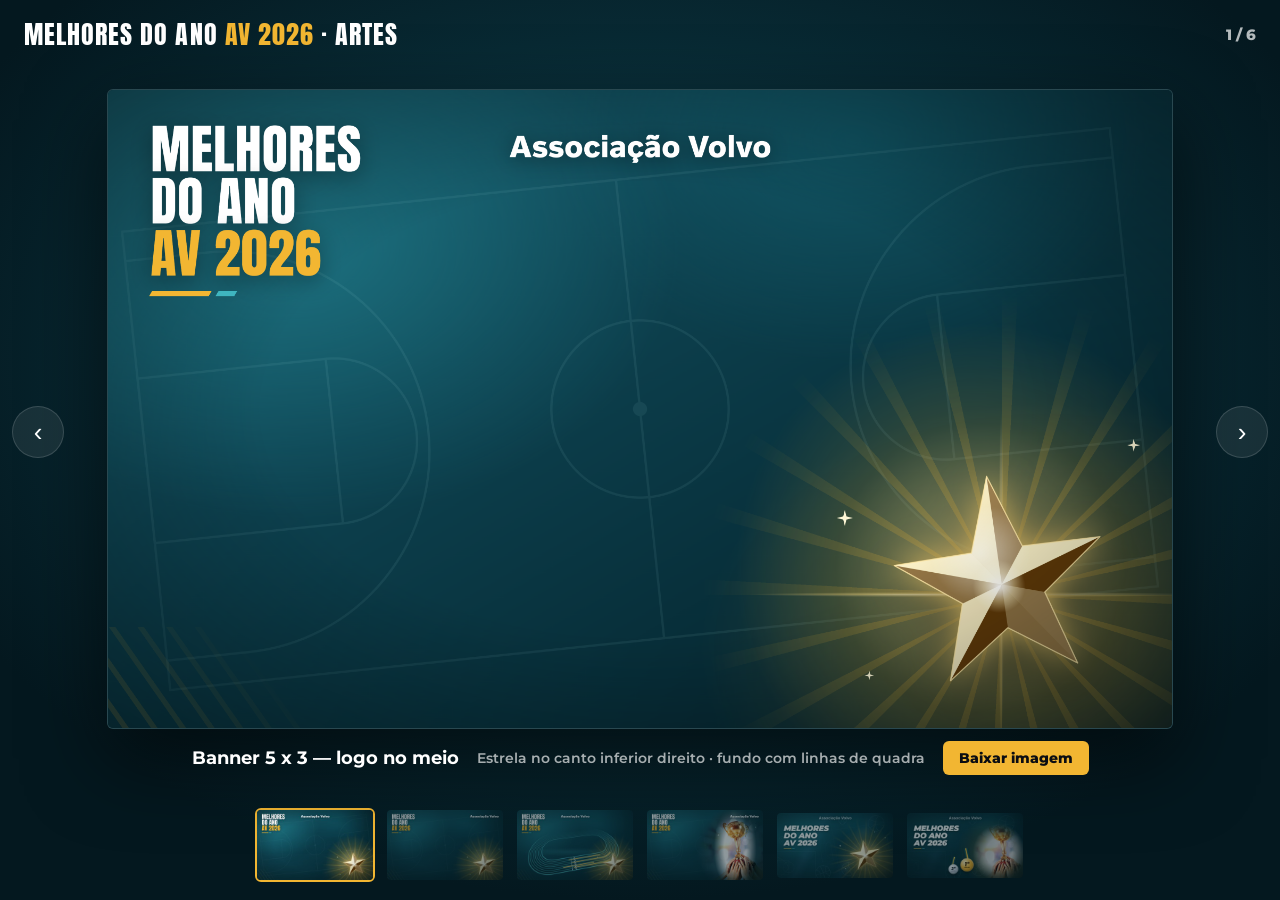
==== artes/index.html @ 205bb480 "Artes: troféu com foto real (mãos erguendo) e logo à direita; página de apresentação com todas as ar" ====
<!doctype html>
<html lang="pt-BR"><head><meta charset="utf-8">
<meta name="viewport" content="width=device-width, initial-scale=1">
<title>Artes — Melhores do Ano AV 2026</title>
<!-- Apresentação das artes: setas (ou toque/arraste) para passar, miniaturas embaixo, botão para baixar -->
<link href="https://fonts.googleapis.com/css2?family=Anton&family=Montserrat:wght@600;800&display=swap" rel="stylesheet">
<style>
  :root { --bg: #04181f; --gold: #f2b632; --line: rgba(255,255,255,.14); }
  * { margin: 0; padding: 0; box-sizing: border-box; }
  html, body { height: 100%; background: var(--bg); color: #fff; font-family: 'Montserrat', Arial, sans-serif; overflow: hidden; }
  body { display: grid; grid-template-rows: auto 1fr auto; height: 100dvh;
    background: radial-gradient(60% 60% at 50% 40%, #0e4351, var(--bg)); }
  header { display: flex; align-items: center; justify-content: space-between; gap: 16px; padding: 14px 24px; }
  header h1 { font-family: 'Anton', Impact, sans-serif; font-weight: 400; font-size: 26px; letter-spacing: .04em; text-transform: uppercase; }
  header h1 span { color: var(--gold); }
  .count { font-weight: 800; font-size: 15px; color: rgba(255,255,255,.7); }
  body > * { min-width: 0; }
  main { position: relative; display: grid; grid-template-columns: minmax(0, 1fr); place-items: center; padding: 8px 72px; min-height: 0; }
  figure { display: flex; flex-direction: column; align-items: center; gap: 12px; width: 100%; max-height: 100%; min-height: 0; }
  figure img { display: block; max-width: 100%; max-height: calc(100dvh - 260px); object-fit: contain; border-radius: 6px;
    box-shadow: 0 30px 80px rgba(0,0,0,.6); border: 1px solid var(--line); background: #062a33; }
  figcaption { display: flex; flex-wrap: wrap; align-items: center; justify-content: center; gap: 10px 18px; text-align: center; }
  figcaption b { font-size: 18px; } figcaption small { color: rgba(255,255,255,.65); font-size: 14px; font-weight: 600; }
  .dl { color: #0b0d12; background: var(--gold); text-decoration: none; font-weight: 800; font-size: 14px; padding: 8px 16px; border-radius: 6px; }
  .nav { position: absolute; top: 50%; transform: translateY(-50%); width: 52px; height: 52px; border-radius: 50%; border: 1px solid var(--line);
    background: rgba(255,255,255,.08); color: #fff; font-size: 26px; cursor: pointer; }
  .nav:hover { background: rgba(242,182,50,.25); } .prev { left: 12px; } .next { right: 12px; }
  .thumbs { display: flex; gap: 10px; justify-content: center; padding: 12px 16px 18px; overflow-x: auto; }
  .thumbs button { flex: 0 0 auto; width: 120px; border: 2px solid transparent; border-radius: 6px; padding: 0; background: none; cursor: pointer; opacity: .55; }
  .thumbs button.on { border-color: var(--gold); opacity: 1; }
  .thumbs img { display: block; width: 100%; border-radius: 4px; }
  @media (max-width: 640px) {
    header { padding: 10px 16px; } header h1 { font-size: 20px; }
    main { padding: 8px 16px; } .nav { width: 40px; height: 40px; font-size: 20px; top: auto; bottom: -6px; transform: none; }
    .thumbs button { width: 84px; }
  }
</style></head>
<body>
<header><h1>Melhores do Ano <span>AV 2026</span> · Artes</h1><div class="count" id="count"></div></header>
<main>
  <button class="nav prev" id="prev" aria-label="Anterior">‹</button>
  <figure><img id="img" alt=""><figcaption><b id="name"></b><small id="info"></small><a class="dl" id="dl" download>Baixar imagem</a></figcaption></figure>
  <button class="nav next" id="next" aria-label="Próxima">›</button>
</main>
<nav class="thumbs" id="thumbs"></nav>
<script>
  // lista das artes (arquivo, nome e descrição)
  const ARTES = [
    ['banner-5x3.png', 'Banner 5 x 3 — logo no meio', 'Estrela no canto inferior direito · fundo com linhas de quadra'],
    ['banner-5x3-logo-direita.png', 'Banner 5 x 3 — logo à direita', 'Estrela no canto inferior direito · fundo com linhas de quadra'],
    ['banner-5x3-pista.png', 'Banner 5 x 3 — pista de atletismo', 'Pista em 3D com raias de luz · estrela no canto inferior direito'],
    ['banner-5x3-trofeu.png', 'Banner 5 x 3 — troféu (foto real)', 'Mãos erguendo o troféu · logo no canto superior direito'],
    ['arte-estrela.png', 'Arte 16:9 — estrela', 'Formato de tela (1920 x 1080)'],
    ['arte-trofeu.png', 'Arte 16:9 — troféu e medalhas', 'Formato de tela (1920 x 1080)']
  ];
  const $ = id => document.getElementById(id);
  let cur = 0;
  $('thumbs').innerHTML = ARTES.map((a, i) => `<button data-i="${i}" aria-label="${a[1]}"><img src="miniaturas/${a[0].replace('.png', '.jpg')}" alt=""></button>`).join('');
  function show(i) {
    cur = (i + ARTES.length) % ARTES.length;
    const [f, n, d] = ARTES[cur];
    $('img').src = f; $('img').alt = n; $('name').textContent = n; $('info').textContent = d;
    $('dl').href = f; $('count').textContent = (cur + 1) + ' / ' + ARTES.length;
    document.querySelectorAll('.thumbs button').forEach((b, k) => b.classList.toggle('on', k === cur));
    document.querySelector('.thumbs .on').scrollIntoView({ block: 'nearest', inline: 'center' });
    history.replaceState(null, '', '#' + (cur + 1));
  }
  $('prev').onclick = () => show(cur - 1);
  $('next').onclick = () => show(cur + 1);
  $('thumbs').onclick = e => { const b = e.target.closest('button'); if (b) show(+b.dataset.i); };
  addEventListener('keydown', e => { if (e.key === 'ArrowRight' || e.key === ' ') show(cur + 1); if (e.key === 'ArrowLeft') show(cur - 1); });
  let x0 = null;
  addEventListener('touchstart', e => x0 = e.touches[0].clientX, { passive: true });
  addEventListener('touchend', e => { if (x0 === null) return; const dx = e.changedTouches[0].clientX - x0; if (Math.abs(dx) > 50) show(cur + (dx < 0 ? 1 : -1)); x0 = null; });
  show((parseInt(location.hash.slice(1), 10) || 1) - 1);
</script>
</body></html>
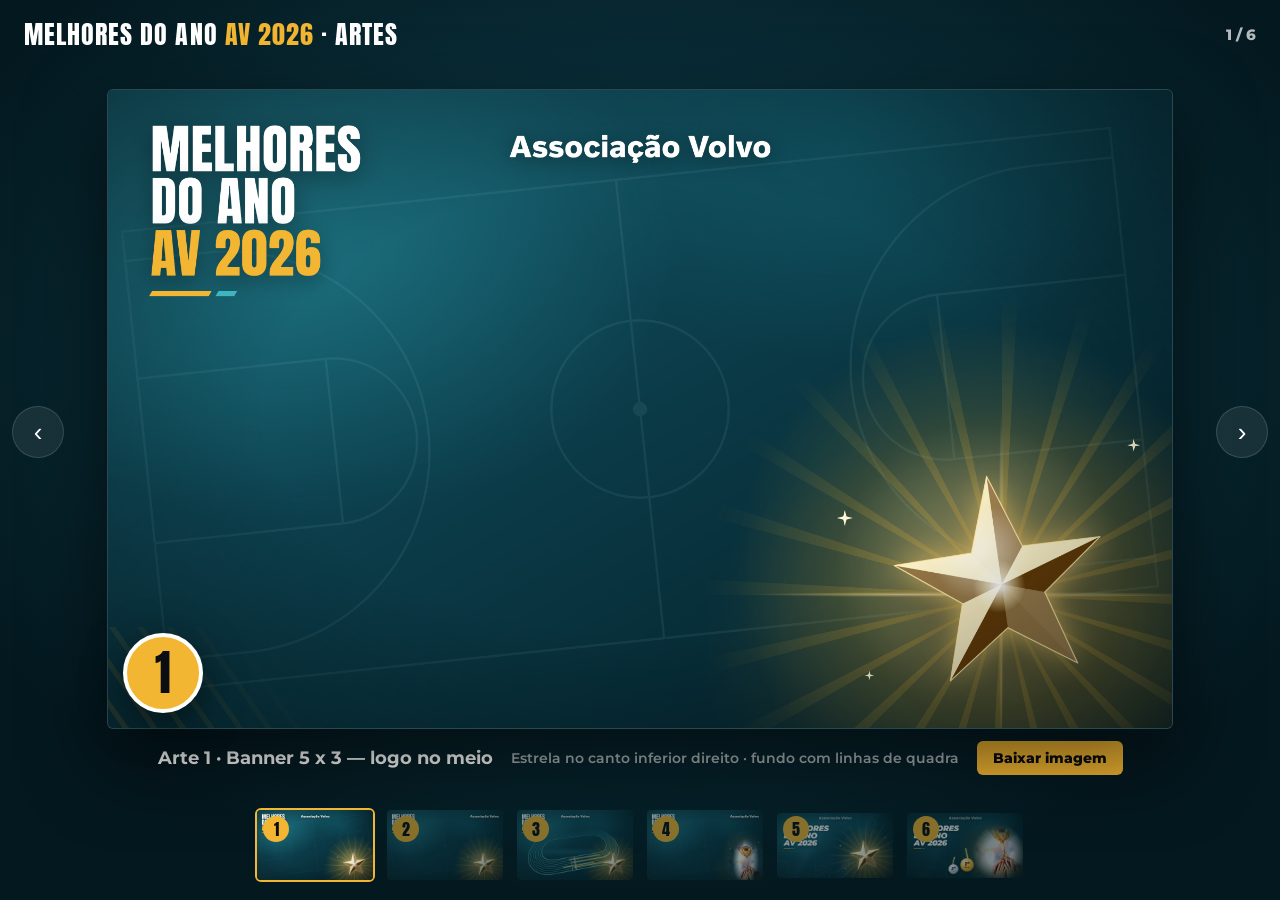
==== commit a505e059: "Artes: troféu menor (tamanho da estrela) e números de referência na página de apresentação Co-Author" ====
--- a/artes/index.html
+++ b/artes/index.html
@@ -29,6 +29,15 @@
   .thumbs button { flex: 0 0 auto; width: 120px; border: 2px solid transparent; border-radius: 6px; padding: 0; background: none; cursor: pointer; opacity: .55; }
   .thumbs button.on { border-color: var(--gold); opacity: 1; }
   .thumbs img { display: block; width: 100%; border-radius: 4px; }
+  /* número de referência de cada arte (aparece só na página, não sai na imagem para impressão) */
+  .pic { position: relative; max-width: 100%; min-height: 0; display: flex; }
+  .num { position: absolute; left: 16px; bottom: 16px; min-width: 80px; height: 80px; padding: 0 18px;
+    border-radius: 40px; display: grid; place-items: center; font-family: 'Anton', Impact, sans-serif; font-size: 48px; line-height: 1;
+    color: #0b0d12; background: var(--gold); box-shadow: 0 10px 40px rgba(0,0,0,.5); border: 4px solid #fff; pointer-events: none; }
+  .thumbs button { position: relative; }
+  .thumbs button span { position: absolute; left: 6px; top: 6px; min-width: 26px; height: 26px; border-radius: 13px; display: grid; place-items: center;
+    font-family: 'Anton', Impact, sans-serif; font-size: 16px; color: #0b0d12; background: var(--gold); }
+  @media (max-width: 640px) { .num { left: 8px; bottom: 8px; min-width: 44px; height: 44px; font-size: 26px; padding: 0 10px; border-width: 3px; } }
   @media (max-width: 640px) {
     header { padding: 10px 16px; } header h1 { font-size: 20px; }
     main { padding: 8px 16px; } .nav { width: 40px; height: 40px; font-size: 20px; top: auto; bottom: -6px; transform: none; }
@@ -39,7 +48,7 @@
 <header><h1>Melhores do Ano <span>AV 2026</span> · Artes</h1><div class="count" id="count"></div></header>
 <main>
   <button class="nav prev" id="prev" aria-label="Anterior">‹</button>
-  <figure><img id="img" alt=""><figcaption><b id="name"></b><small id="info"></small><a class="dl" id="dl" download>Baixar imagem</a></figcaption></figure>
+  <figure><div class="pic"><img id="img" alt=""><span class="num" id="num"></span></div><figcaption><b id="name"></b><small id="info"></small><a class="dl" id="dl" download>Baixar imagem</a></figcaption></figure>
   <button class="nav next" id="next" aria-label="Próxima">›</button>
 </main>
 <nav class="thumbs" id="thumbs"></nav>
@@ -55,11 +64,11 @@
   ];
   const $ = id => document.getElementById(id);
   let cur = 0;
-  $('thumbs').innerHTML = ARTES.map((a, i) => `<button data-i="${i}" aria-label="${a[1]}"><img src="miniaturas/${a[0].replace('.png', '.jpg')}" alt=""></button>`).join('');
+  $('thumbs').innerHTML = ARTES.map((a, i) => `<button data-i="${i}" aria-label="Arte ${i + 1}: ${a[1]}"><img src="miniaturas/${a[0].replace('.png', '.jpg')}" alt=""><span>${i + 1}</span></button>`).join('');
   function show(i) {
     cur = (i + ARTES.length) % ARTES.length;
     const [f, n, d] = ARTES[cur];
-    $('img').src = f; $('img').alt = n; $('name').textContent = n; $('info').textContent = d;
+    $('img').src = f; $('img').alt = n; $('name').textContent = 'Arte ' + (cur + 1) + ' · ' + n; $('num').textContent = cur + 1; $('info').textContent = d;
     $('dl').href = f; $('count').textContent = (cur + 1) + ' / ' + ARTES.length;
     document.querySelectorAll('.thumbs button').forEach((b, k) => b.classList.toggle('on', k === cur));
     document.querySelector('.thumbs .on').scrollIntoView({ block: 'nearest', inline: 'center' });
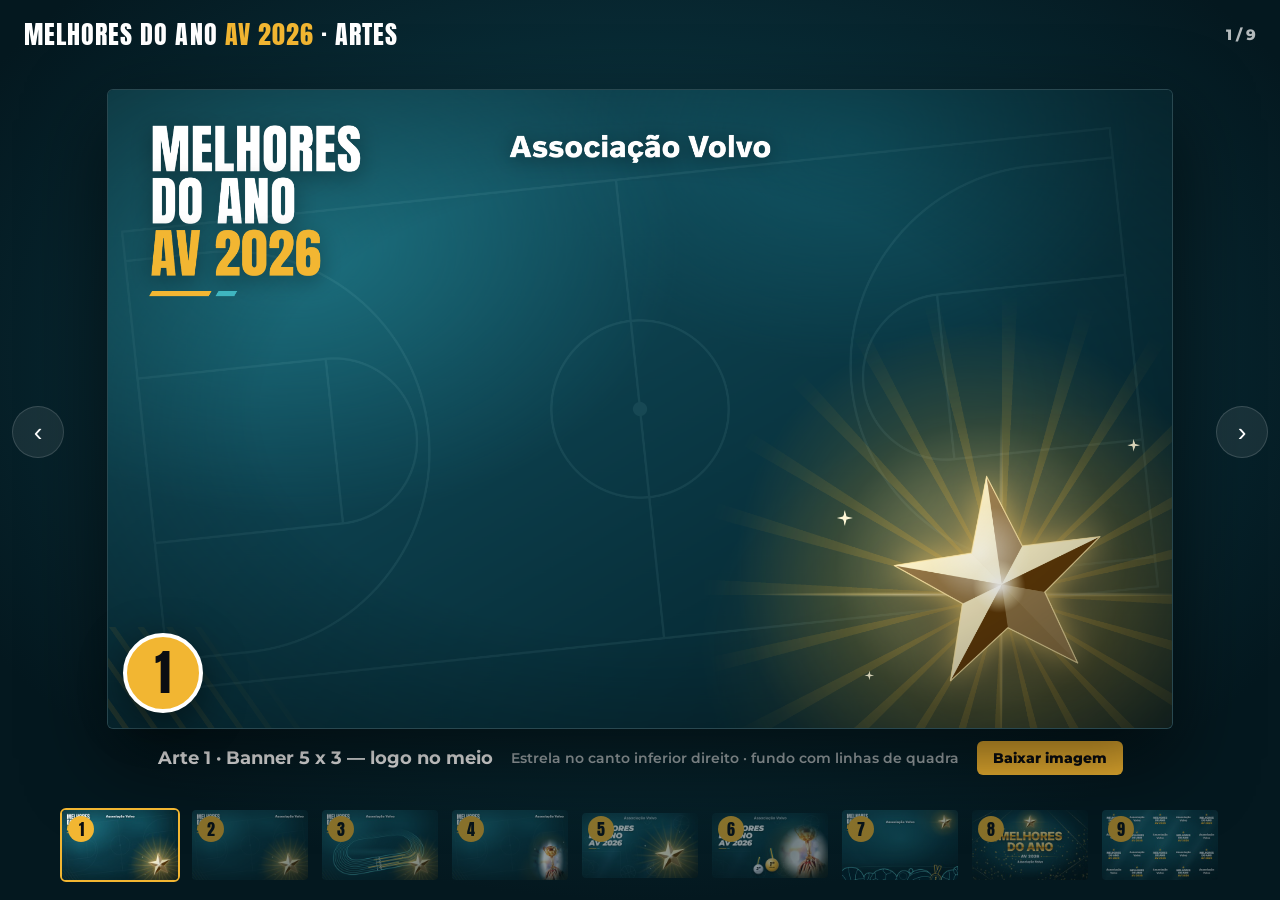
==== commit f1b95887: "Artes 7, 8 e 9: rodapé esportivo em contorno de luz, emblema dourado e painel intercalado Melhores d" ====
--- a/artes/index.html
+++ b/artes/index.html
@@ -60,7 +60,10 @@
     ['banner-5x3-pista.png', 'Banner 5 x 3 — pista de atletismo', 'Pista em 3D com raias de luz · estrela no canto inferior direito'],
     ['banner-5x3-trofeu.png', 'Banner 5 x 3 — troféu (foto real)', 'Mãos erguendo o troféu · logo no canto superior direito'],
     ['arte-estrela.png', 'Arte 16:9 — estrela', 'Formato de tela (1920 x 1080)'],
-    ['arte-trofeu.png', 'Arte 16:9 — troféu e medalhas', 'Formato de tela (1920 x 1080)']
+    ['arte-trofeu.png', 'Arte 16:9 — troféu e medalhas', 'Formato de tela (1920 x 1080)'],
+    ['banner-5x3-rodape.png', 'Banner 5 x 3 — rodapé esportivo', 'Título, logo e estrela na mesma linha · rodapé com contornos de bolas em luz'],
+    ['banner-5x3-emblema.png', 'Banner 5 x 3 — emblema dourado', 'Estrela e Melhores do Ano centralizados, estilo prêmio'],
+    ['banner-5x3-painel.png', 'Banner 5 x 3 — painel intercalado', 'Melhores do Ano AV 2026 intercalado com Associação / Volvo']
   ];
   const $ = id => document.getElementById(id);
   let cur = 0;
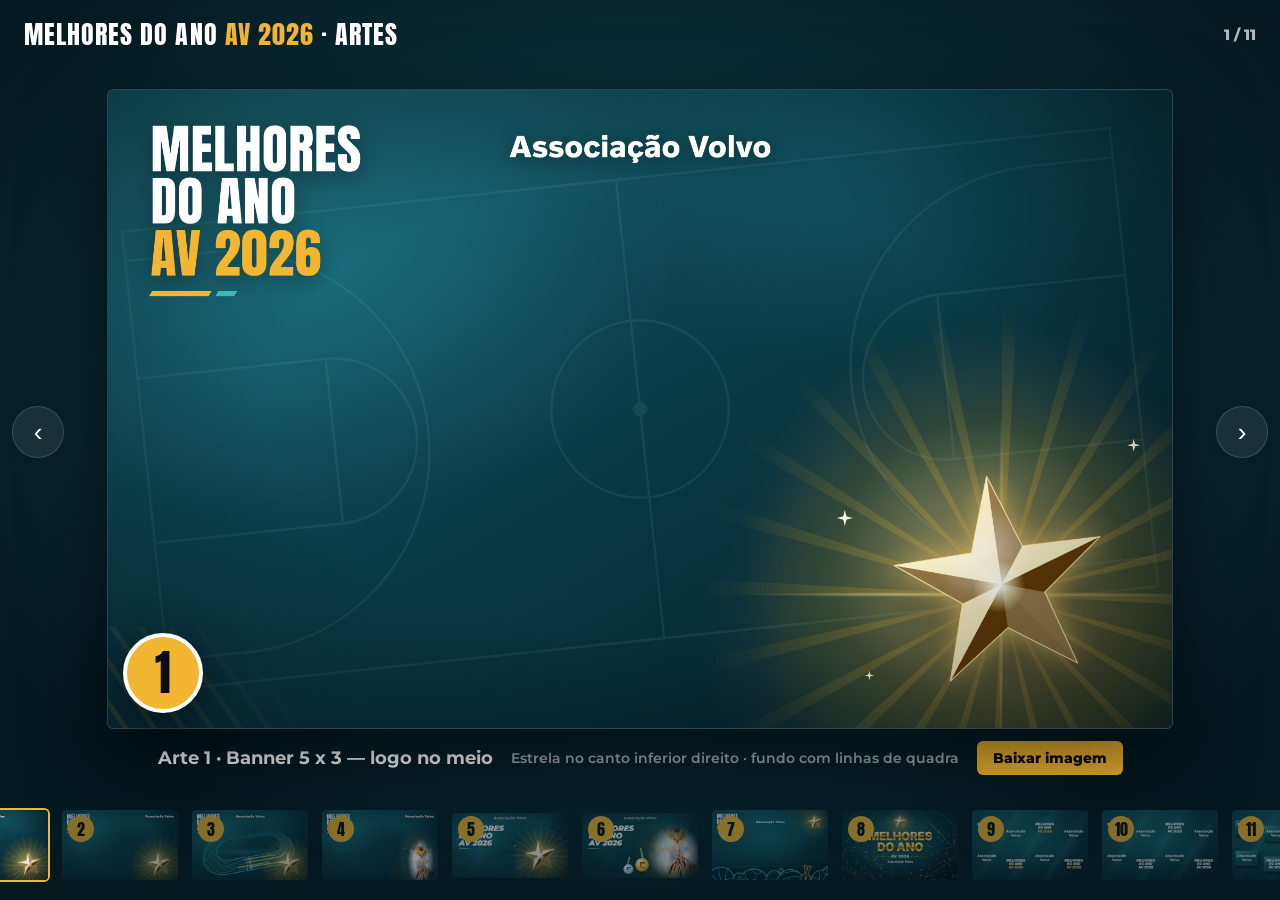
==== commit 6843547c: "Arte 9 refeita (colunas alternadas, branco) + Artes 10 (tudo branco) e 11 (boxes 3D) Co-Authored-By:" ====
--- a/artes/index.html
+++ b/artes/index.html
@@ -63,7 +63,9 @@
     ['arte-trofeu.png', 'Arte 16:9 — troféu e medalhas', 'Formato de tela (1920 x 1080)'],
     ['banner-5x3-rodape.png', 'Banner 5 x 3 — rodapé esportivo', 'Título, logo e estrela na mesma linha · rodapé com contornos de bolas em luz'],
     ['banner-5x3-emblema.png', 'Banner 5 x 3 — emblema dourado', 'Estrela e Melhores do Ano centralizados, estilo prêmio'],
-    ['banner-5x3-painel.png', 'Banner 5 x 3 — painel intercalado', 'Melhores do Ano AV 2026 intercalado com Associação / Volvo']
+    ['banner-5x3-painel.png', 'Banner 5 x 3 — painel intercalado (AV 2026 amarelo)', 'Colunas alternadas: Melhores do Ano e Associação / Volvo em branco'],
+    ['banner-5x3-painel-branco.png', 'Banner 5 x 3 — painel intercalado (tudo branco)', 'Colunas alternadas, AV 2026 também em branco'],
+    ['banner-5x3-painel-box.png', 'Banner 5 x 3 — painel com boxes 3D', 'Cada selo dentro de um box em 3D, letras brancas']
   ];
   const $ = id => document.getElementById(id);
   let cur = 0;
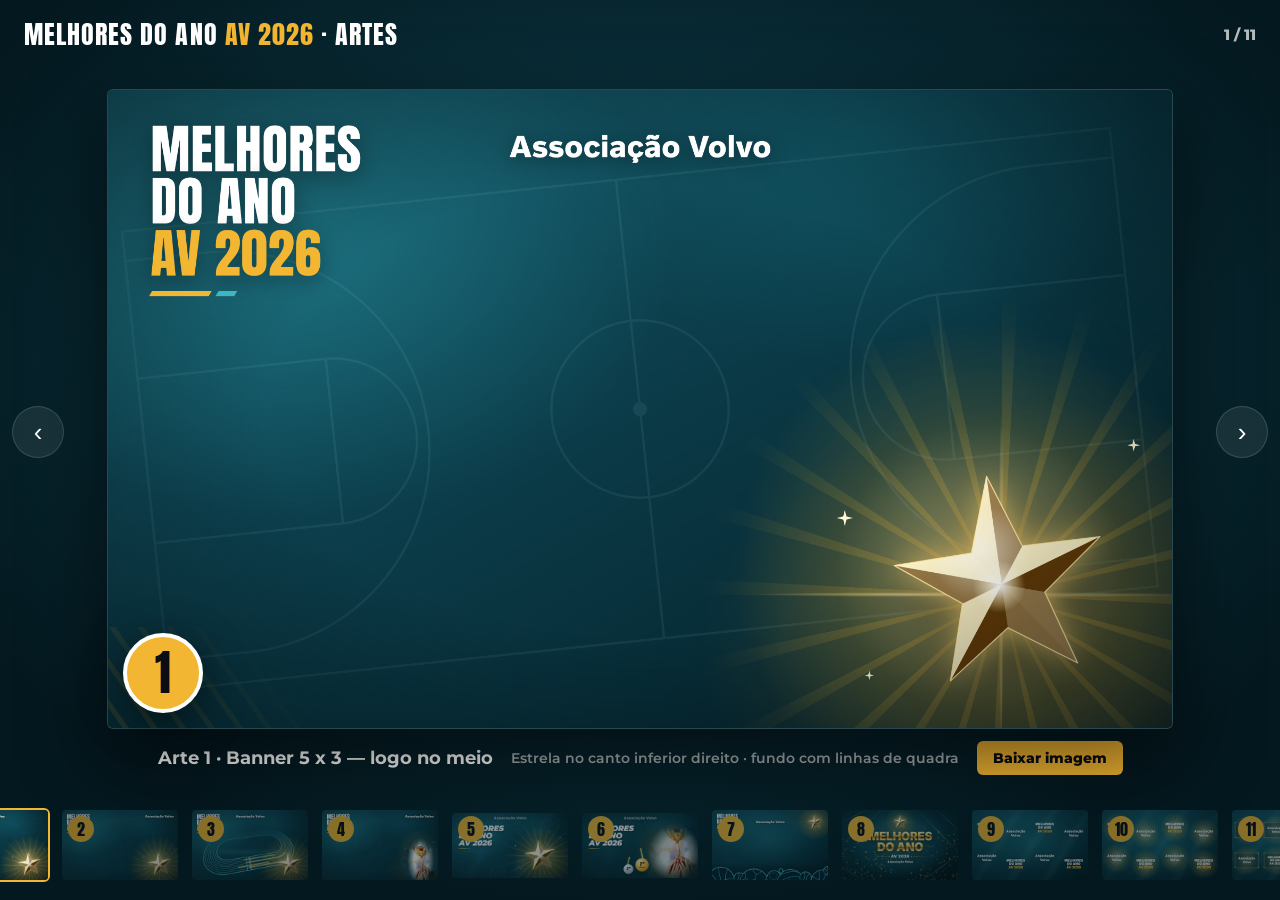
==== commit 17e10f22: "Arte 7 sem medalha e linha, estrela com brilho; Arte 10 com raios (AV 2026 amarelo); Arte 11 com box" ====
--- a/artes/index.html
+++ b/artes/index.html
@@ -61,11 +61,11 @@
     ['banner-5x3-trofeu.png', 'Banner 5 x 3 — troféu (foto real)', 'Mãos erguendo o troféu · logo no canto superior direito'],
     ['arte-estrela.png', 'Arte 16:9 — estrela', 'Formato de tela (1920 x 1080)'],
     ['arte-trofeu.png', 'Arte 16:9 — troféu e medalhas', 'Formato de tela (1920 x 1080)'],
-    ['banner-5x3-rodape.png', 'Banner 5 x 3 — rodapé esportivo', 'Título, logo e estrela na mesma linha · rodapé com contornos de bolas em luz'],
+    ['banner-5x3-rodape.png', 'Banner 5 x 3 — rodapé esportivo', 'Título, logo e estrela com brilho na mesma linha · rodapé com contornos de bolas em luz'],
     ['banner-5x3-emblema.png', 'Banner 5 x 3 — emblema dourado', 'Estrela e Melhores do Ano centralizados, estilo prêmio'],
     ['banner-5x3-painel.png', 'Banner 5 x 3 — painel intercalado (AV 2026 amarelo)', 'Colunas alternadas: Melhores do Ano e Associação / Volvo em branco'],
-    ['banner-5x3-painel-branco.png', 'Banner 5 x 3 — painel intercalado (tudo branco)', 'Colunas alternadas, AV 2026 também em branco'],
-    ['banner-5x3-painel-box.png', 'Banner 5 x 3 — painel com boxes 3D', 'Cada selo dentro de um box em 3D, letras brancas']
+    ['banner-5x3-painel-raios.png', 'Banner 5 x 3 — painel com raios', 'Raios de luz dourada atrás de cada selo · AV 2026 amarelo'],
+    ['banner-5x3-painel-box.png', 'Banner 5 x 3 — painel com box em linhas', 'Box em contorno com cantos dourados e raios atrás · tudo alinhado']
   ];
   const $ = id => document.getElementById(id);
   let cur = 0;
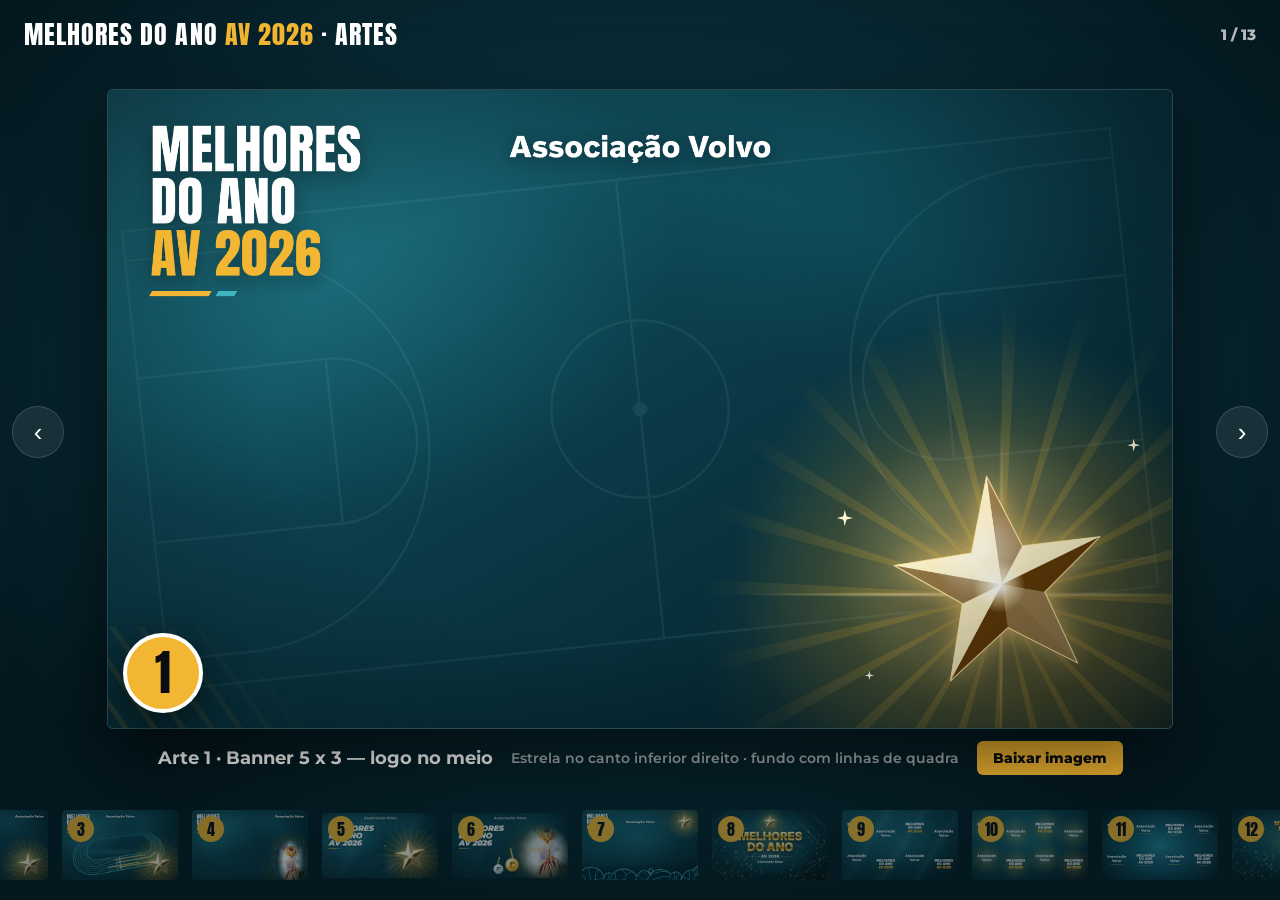
==== commit ad3bbcc4: "Arte 10 com brilho suave, Arte 11 com linha e fundo em degradê, novas Artes 12 (emblema no alto) e 1" ====
--- a/artes/index.html
+++ b/artes/index.html
@@ -64,8 +64,10 @@
     ['banner-5x3-rodape.png', 'Banner 5 x 3 — rodapé esportivo', 'Título, logo e estrela com brilho na mesma linha · rodapé com contornos de bolas em luz'],
     ['banner-5x3-emblema.png', 'Banner 5 x 3 — emblema dourado', 'Estrela e Melhores do Ano centralizados, estilo prêmio'],
     ['banner-5x3-painel.png', 'Banner 5 x 3 — painel intercalado (AV 2026 amarelo)', 'Colunas alternadas: Melhores do Ano e Associação / Volvo em branco'],
-    ['banner-5x3-painel-raios.png', 'Banner 5 x 3 — painel com raios', 'Raios de luz dourada atrás de cada selo · AV 2026 amarelo'],
-    ['banner-5x3-painel-box.png', 'Banner 5 x 3 — painel com box em linhas', 'Box em contorno com cantos dourados e raios atrás · tudo alinhado']
+    ['banner-5x3-painel-raios.png', 'Banner 5 x 3 — painel com destaque de luz', 'Brilho suave atrás de cada selo · AV 2026 amarelo'],
+    ['banner-5x3-painel-linha.png', 'Banner 5 x 3 — painel com linha', 'Linha dourada embaixo de cada selo · fundo em degradê do meio para fora'],
+    ['banner-5x3-emblema-topo.png', 'Banner 5 x 3 — emblema no alto', 'Emblema dourado menor, no meio e em cima (até ~1,20 m do topo)'],
+    ['banner-5x3-painel-estrela.png', 'Banner 5 x 3 — Melhores do Ano na estrela', 'Melhores do Ano AV 2026 dentro da estrela 3D · Associação Volvo sem efeito']
   ];
   const $ = id => document.getElementById(id);
   let cur = 0;
